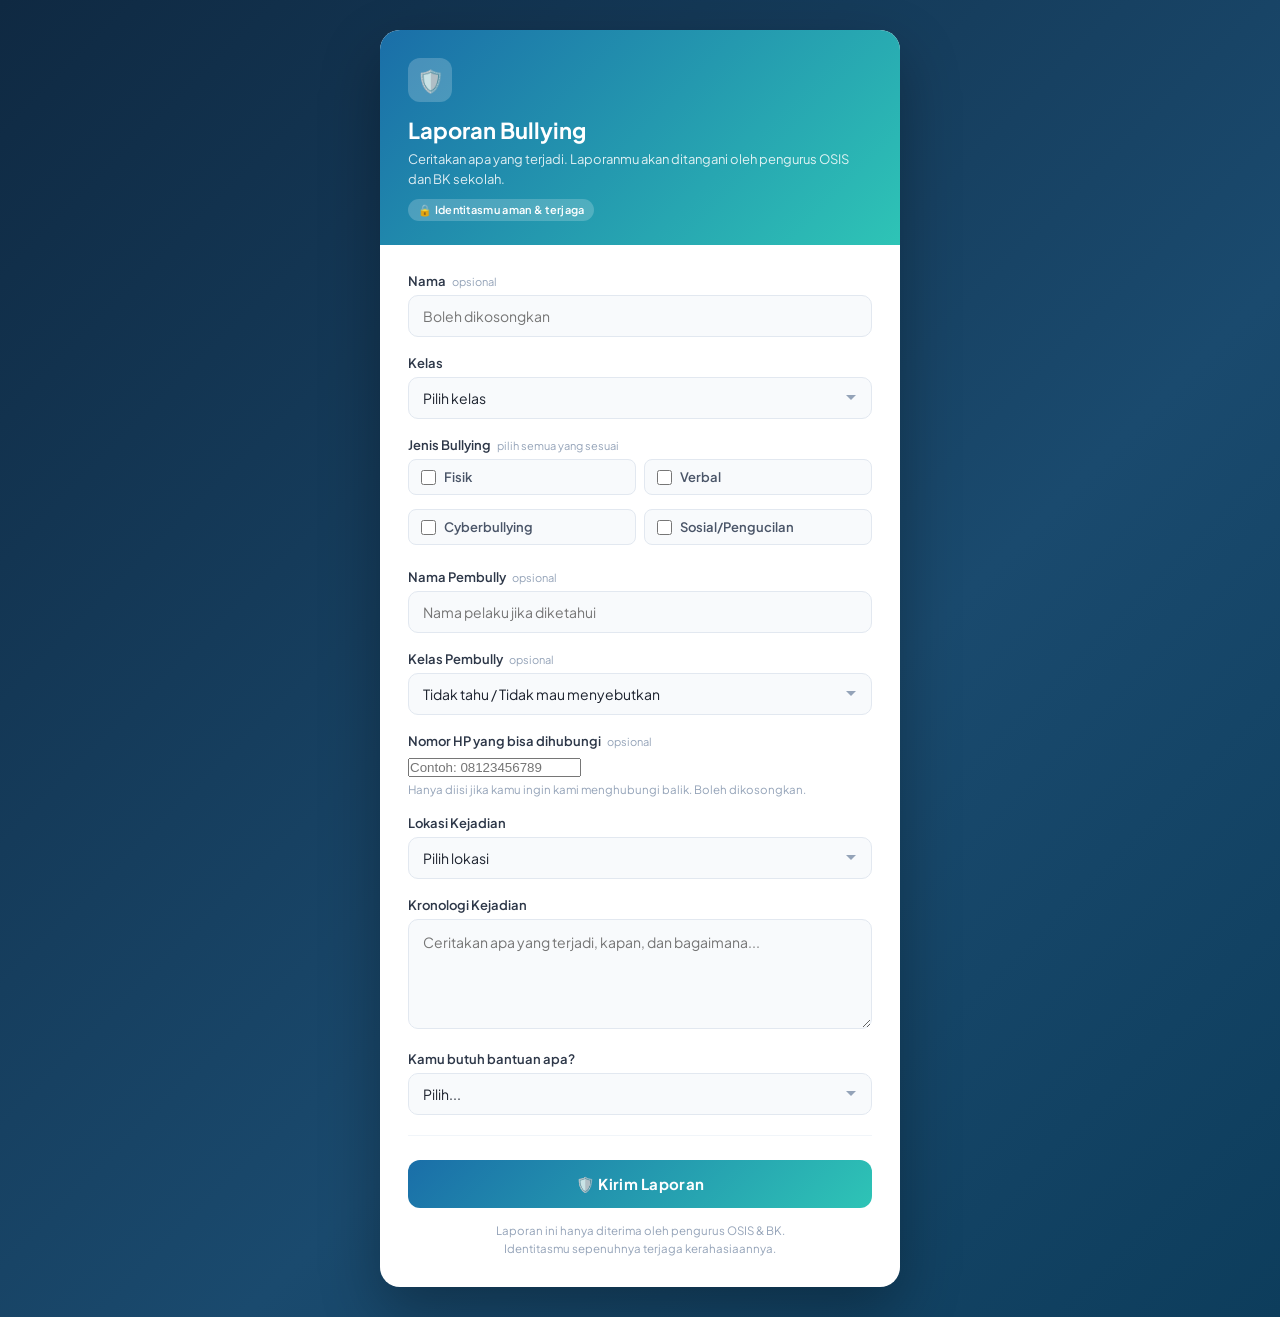
==== index.html @ 60d871b6 "Refactor bullying report form layout and styles Updated the HTML structure and styles for the bullyi" ====
<!DOCTYPE html>
<html lang="id">
<head>
<meta charset="UTF-8">
<meta name="viewport" content="width=device-width, initial-scale=1.0">
<title>Laporan Bullying</title>
<style>
  @import url('https://fonts.googleapis.com/css2?family=Plus+Jakarta+Sans:wght@400;500;600;700&display=swap');

  * { box-sizing: border-box; margin: 0; padding: 0; }

  body {
    font-family: 'Plus Jakarta Sans', Arial, sans-serif;
    background: linear-gradient(135deg, #0f2942 0%, #1a4a6e 60%, #0d3d5c 100%);
    min-height: 100vh;
    padding: 30px 16px;
    display: flex;
    align-items: center;
    justify-content: center;
  }

  .card {
    background: #ffffff;
    max-width: 520px;
    width: 100%;
    border-radius: 20px;
    overflow: hidden;
    box-shadow: 0 24px 60px rgba(0,0,0,0.3);
  }

  .card-header {
    background: linear-gradient(135deg, #1a6ea8, #2ec4b6);
    padding: 28px 28px 24px;
    color: white;
  }

  .shield-icon {
    width: 44px;
    height: 44px;
    background: rgba(255,255,255,0.2);
    border-radius: 12px;
    display: flex;
    align-items: center;
    justify-content: center;
    font-size: 22px;
    margin-bottom: 14px;
  }

  .card-header h1 {
    font-size: 22px;
    font-weight: 700;
    margin-bottom: 6px;
  }

  .card-header p {
    font-size: 13px;
    opacity: 0.85;
    line-height: 1.5;
  }

  .anon-badge {
    display: inline-flex;
    align-items: center;
    gap: 5px;
    background: rgba(255,255,255,0.2);
    border-radius: 20px;
    padding: 4px 10px;
    font-size: 11px;
    font-weight: 600;
    margin-top: 10px;
    letter-spacing: 0.3px;
  }

  .card-body {
    padding: 28px;
  }

  .field {
    margin-bottom: 18px;
  }

  label {
    display: block;
    font-size: 13px;
    font-weight: 600;
    color: #2d3748;
    margin-bottom: 6px;
  }

  .optional {
    font-weight: 400;
    color: #94a3b8;
    font-size: 11px;
    margin-left: 4px;
  }

  input[type="text"],
  select,
  textarea {
    width: 100%;
    padding: 11px 14px;
    border: 1.5px solid #e2e8f0;
    border-radius: 10px;
    font-size: 14px;
    font-family: inherit;
    color: #1a202c;
    background: #f8fafc;
    transition: border-color 0.2s, box-shadow 0.2s;
    outline: none;
    appearance: none;
  }

  input[type="text"]:focus,
  select:focus,
  textarea:focus {
    border-color: #1a6ea8;
    box-shadow: 0 0 0 3px rgba(26,110,168,0.1);
    background: #fff;
  }

  textarea {
    resize: vertical;
    min-height: 110px;
    line-height: 1.6;
  }

  select {
    background-image: url("data:image/svg+xml,%3Csvg xmlns='http://www.w3.org/2000/svg' width='12' height='12' viewBox='0 0 12 12'%3E%3Cpath fill='%2394a3b8' d='M6 8L1 3h10z'/%3E%3C/svg%3E");
    background-repeat: no-repeat;
    background-position: right 14px center;
    padding-right: 36px;
  }

  .checkbox-group {
    display: grid;
    grid-template-columns: 1fr 1fr;
    gap: 8px;
  }

  .checkbox-item {
    display: flex;
    align-items: center;
    gap: 8px;
    padding: 9px 12px;
    border: 1.5px solid #e2e8f0;
    border-radius: 8px;
    cursor: pointer;
    font-size: 13px;
    color: #4a5568;
    transition: all 0.15s;
    background: #f8fafc;
  }

  .checkbox-item:hover {
    border-color: #1a6ea8;
    background: #f0f7ff;
  }

  .checkbox-item input[type="checkbox"] {
    width: 15px;
    height: 15px;
    accent-color: #1a6ea8;
    flex-shrink: 0;
  }

  .divider {
    height: 1px;
    background: #f1f5f9;
    margin: 20px 0;
  }

  .btn-submit {
    width: 100%;
    padding: 14px;
    background: linear-gradient(135deg, #1a6ea8, #2ec4b6);
    color: white;
    border: none;
    border-radius: 12px;
    font-size: 15px;
    font-weight: 700;
    font-family: inherit;
    cursor: pointer;
    transition: opacity 0.2s, transform 0.1s;
    letter-spacing: 0.3px;
    margin-top: 4px;
  }

  .btn-submit:hover { opacity: 0.92; }
  .btn-submit:active { transform: scale(0.99); }

  .footer-note {
    text-align: center;
    font-size: 11.5px;
    color: #94a3b8;
    margin-top: 14px;
    line-height: 1.6;
  }

  .success-msg {
    display: none;
    background: #ecfdf5;
    border: 1.5px solid #6ee7b7;
    border-radius: 10px;
    padding: 14px 16px;
    color: #065f46;
    font-size: 13.5px;
    text-align: center;
    margin-top: 16px;
  }
</style>
</head>
<body>

<div class="card">
  <div class="card-header">
    <div class="shield-icon">🛡️</div>
    <h1>Laporan Bullying</h1>
    <p>Ceritakan apa yang terjadi. Laporanmu akan ditangani oleh pengurus OSIS dan BK sekolah.</p>
    <div class="anon-badge">🔒 Identitasmu aman & terjaga</div>
  </div>

  <div class="card-body">
    <!-- GANTI YOUR_FORM_ID dengan ID dari Formspree kamu -->
    <form id="reportForm" action="https://formspree.io/f/YOUR_FORM_ID" method="POST">

      <div class="field">
        <label>Nama <span class="optional">opsional</span></label>
        <input type="text" name="nama" placeholder="Boleh dikosongkan">
      </div>

      <div class="field">
        <label>Kelas</label>
        <select name="kelas" required>
          <option value="" disabled selected>Pilih kelas</option>
          <option>10</option>
          <option>11</option>
          <option>12</option>
        </select>
      </div>

      <div class="field">
        <label>Jenis Bullying <span class="optional">pilih semua yang sesuai</span></label>
        <div class="checkbox-group">
          <label class="checkbox-item"><input type="checkbox" name="jenis" value="Fisik"> Fisik</label>
          <label class="checkbox-item"><input type="checkbox" name="jenis" value="Verbal"> Verbal</label>
          <label class="checkbox-item"><input type="checkbox" name="jenis" value="Cyberbullying"> Cyberbullying</label>
          <label class="checkbox-item"><input type="checkbox" name="jenis" value="Sosial"> Sosial/Pengucilan</label>
        </div>
      </div>

      <div class="field">
        <label>Nama Pembully <span class="optional">opsional</span></label>
        <input type="text" name="pembully" placeholder="Nama pelaku jika diketahui">
      </div>

      <div class="field">
        <label>Kelas Pembully <span class="optional">opsional</span></label>
        <select name="kelas_pembully">
          <option value="" selected>Tidak tahu / Tidak mau menyebutkan</option>
          <option>10</option>
          <option>11</option>
          <option>12</option>
        </select>
      </div>

      <div class="field">
        <label>Nomor HP yang bisa dihubungi <span class="optional">opsional</span></label>
        <input type="tel" name="nomor_hp" placeholder="Contoh: 08123456789">
        <p style="font-size:11.5px;color:#94a3b8;margin-top:5px;">Hanya diisi jika kamu ingin kami menghubungi balik. Boleh dikosongkan.</p>
      </div>

      <div class="field">
        <label>Lokasi Kejadian</label>
        <select name="lokasi" required>
          <option value="" disabled selected>Pilih lokasi</option>
          <option>Di dalam kelas</option>
          <option>Kantin</option>
          <option>Toilet</option>
          <option>Lapangan</option>
          <option>Online / Media Sosial</option>
          <option>Lainnya</option>
        </select>
      </div>

      <div class="field">
        <label>Kronologi Kejadian</label>
        <textarea name="kronologi" placeholder="Ceritakan apa yang terjadi, kapan, dan bagaimana..." required></textarea>
      </div>

      <div class="field">
        <label>Kamu butuh bantuan apa?</label>
        <select name="bantuan" required>
          <option value="" disabled selected>Pilih...</option>
          <option>Hanya ingin bercerita</option>
          <option>Minta ditindaklanjuti ke guru BK</option>
          <option>Butuh konseling</option>
          <option>Minta perlindungan segera</option>
        </select>
      </div>

      <div class="divider"></div>

      <button type="submit" class="btn-submit">🛡️ Kirim Laporan</button>

      <div class="success-msg" id="successMsg">
        ✅ Laporan berhasil dikirim! Kami akan segera menindaklanjuti. Kamu tidak sendirian. 💙
      </div>

      <p class="footer-note">
        Laporan ini hanya diterima oleh pengurus OSIS & BK.<br>
        Identitasmu sepenuhnya terjaga kerahasiaannya.
      </p>
    </form>
  </div>
</div>

<script>
  const form = document.getElementById('reportForm');
  const successMsg = document.getElementById('successMsg');

  form.addEventListener('submit', async function(e) {
    e.preventDefault();
    const btn = form.querySelector('button[type="submit"]');
    btn.textContent = 'Mengirim...';
    btn.disabled = true;

    try {
      const res = await fetch(form.action, {
        method: 'POST',
        body: new FormData(form),
        headers: { 'Accept': 'application/json' }
      });

      if (res.ok) {
        form.reset();
        successMsg.style.display = 'block';
        btn.textContent = '✅ Terkirim!';
      } else {
        btn.textContent = '❌ Gagal, coba lagi';
        btn.disabled = false;
      }
    } catch {
      btn.textContent = '❌ Gagal, coba lagi';
      btn.disabled = false;
    }
  });
</script>

</body>
</html>
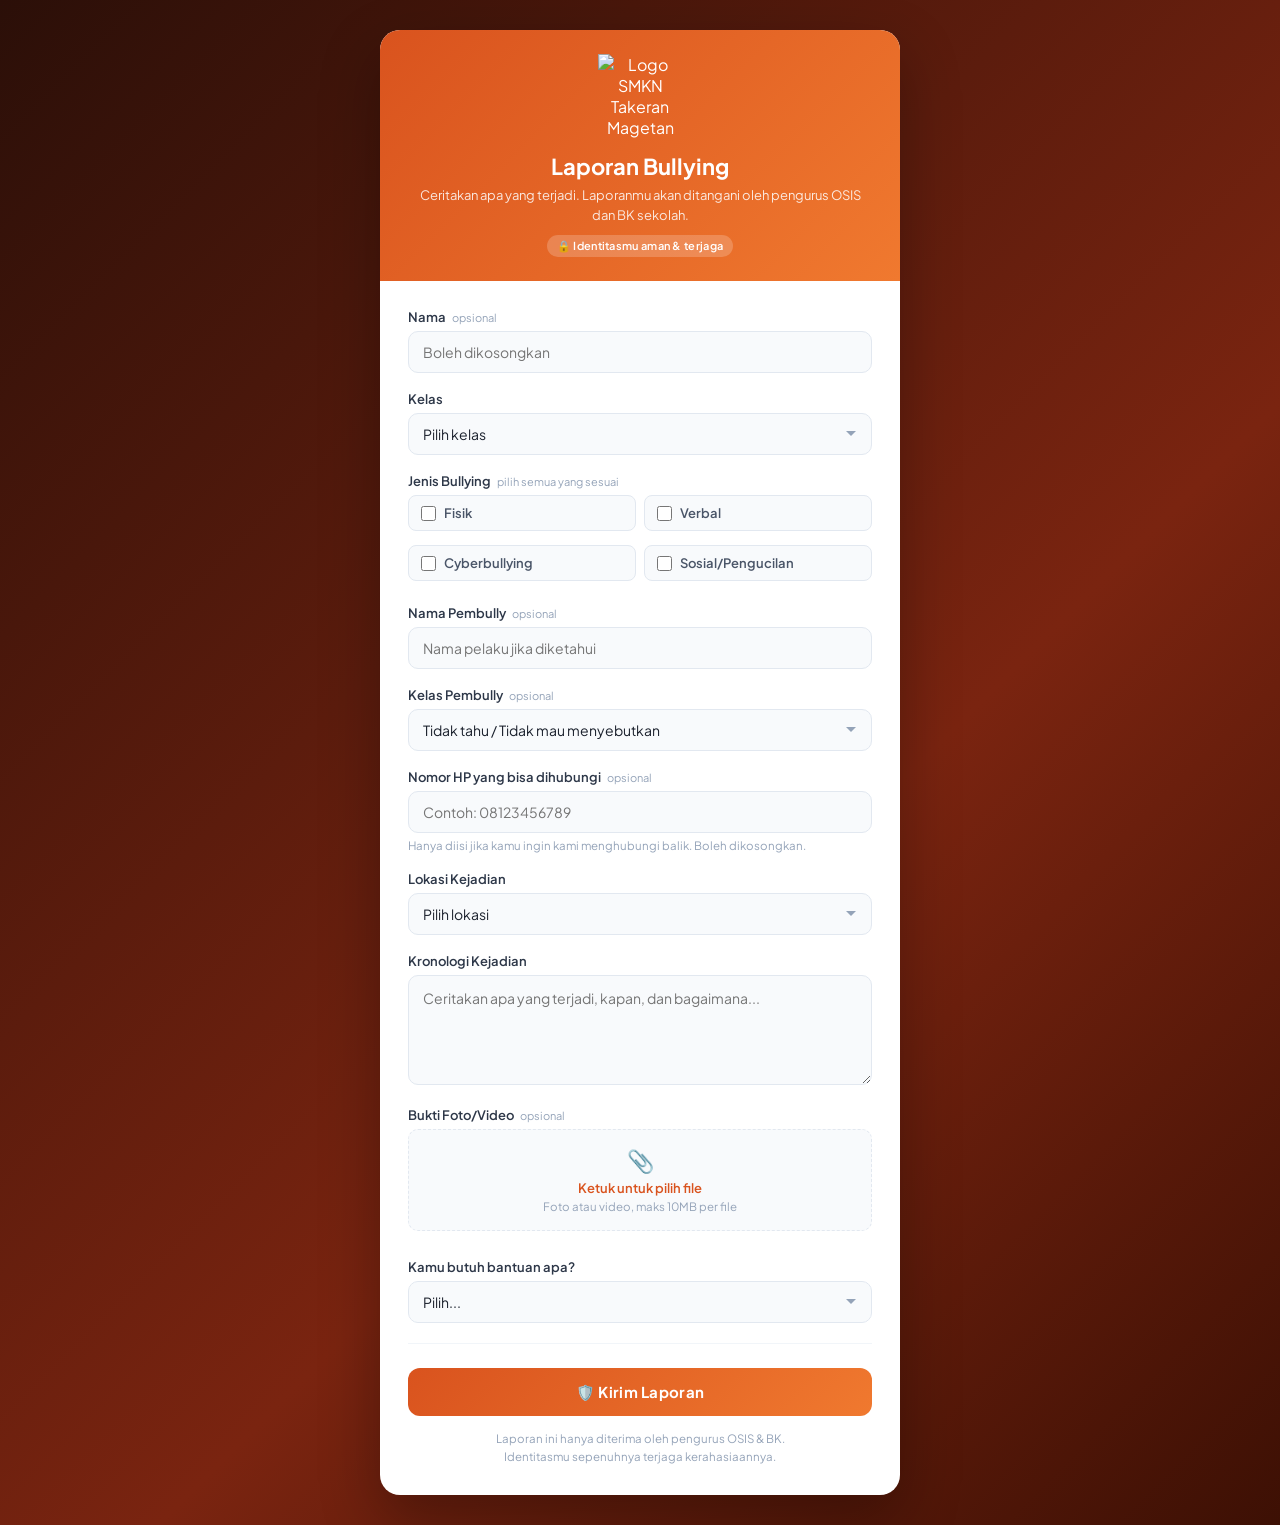
==== commit 0a2d59cd: "Revamp styles and add file upload functionality Updated background colors and styles for various ele" ====
--- a/index.html
+++ b/index.html
@@ -11,7 +11,7 @@
 
   body {
     font-family: 'Plus Jakarta Sans', Arial, sans-serif;
-    background: linear-gradient(135deg, #0f2942 0%, #1a4a6e 60%, #0d3d5c 100%);
+    background: linear-gradient(135deg, #2b0f08 0%, #7a2410 60%, #3d1004 100%);
     min-height: 100vh;
     padding: 30px 16px;
     display: flex;
@@ -29,9 +29,17 @@
   }
 
   .card-header {
-    background: linear-gradient(135deg, #1a6ea8, #2ec4b6);
-    padding: 28px 28px 24px;
+    background: linear-gradient(135deg, #d9531e, #f0792f);
+    padding: 24px 28px 24px;
     color: white;
+    text-align: center;
+  }
+
+  .logo-img {
+    width: 84px;
+    height: auto;
+    display: block;
+    margin: 0 auto 14px;
   }
 
   .shield-icon {
@@ -43,7 +51,7 @@
     align-items: center;
     justify-content: center;
     font-size: 22px;
-    margin-bottom: 14px;
+    margin: 0 auto 14px;
   }
 
   .card-header h1 {
@@ -95,6 +103,7 @@
   }
 
   input[type="text"],
+  input[type="tel"],
   select,
   textarea {
     width: 100%;
@@ -111,10 +120,11 @@
   }
 
   input[type="text"]:focus,
+  input[type="tel"]:focus,
   select:focus,
   textarea:focus {
-    border-color: #1a6ea8;
-    box-shadow: 0 0 0 3px rgba(26,110,168,0.1);
+    border-color: #d9531e;
+    box-shadow: 0 0 0 3px rgba(217,83,30,0.12);
     background: #fff;
   }
 
@@ -152,14 +162,14 @@
   }
 
   .checkbox-item:hover {
-    border-color: #1a6ea8;
-    background: #f0f7ff;
+    border-color: #d9531e;
+    background: #fff4ee;
   }
 
   .checkbox-item input[type="checkbox"] {
     width: 15px;
     height: 15px;
-    accent-color: #1a6ea8;
+    accent-color: #d9531e;
     flex-shrink: 0;
   }
 
@@ -172,7 +182,7 @@
   .btn-submit {
     width: 100%;
     padding: 14px;
-    background: linear-gradient(135deg, #1a6ea8, #2ec4b6);
+    background: linear-gradient(135deg, #d9531e, #f0792f);
     color: white;
     border: none;
     border-radius: 12px;
@@ -187,6 +197,7 @@
 
   .btn-submit:hover { opacity: 0.92; }
   .btn-submit:active { transform: scale(0.99); }
+  .btn-submit:disabled { cursor: not-allowed; opacity: 0.7; }
 
   .footer-note {
     text-align: center;
@@ -196,32 +207,139 @@
     line-height: 1.6;
   }
 
+  .help-text {
+    font-size: 11.5px;
+    color: #94a3b8;
+    margin-top: 5px;
+  }
+
+  .file-upload {
+    border: 1.5px dashed #e2e8f0;
+    border-radius: 10px;
+    background: #f8fafc;
+    padding: 16px;
+    text-align: center;
+    cursor: pointer;
+    transition: border-color 0.2s, background 0.2s;
+    position: relative;
+  }
+
+  .file-upload:hover {
+    border-color: #d9531e;
+    background: #fff4ee;
+  }
+
+  .file-upload input[type="file"] {
+    position: absolute;
+    inset: 0;
+    opacity: 0;
+    cursor: pointer;
+  }
+
+  .file-upload .file-icon {
+    font-size: 22px;
+    margin-bottom: 6px;
+  }
+
+  .file-upload .file-label {
+    font-size: 13px;
+    font-weight: 600;
+    color: #d9531e;
+  }
+
+  .file-upload .file-sub {
+    font-size: 11.5px;
+    color: #94a3b8;
+    margin-top: 3px;
+  }
+
+  .file-list {
+    margin-top: 10px;
+    display: flex;
+    flex-direction: column;
+    gap: 6px;
+  }
+
+  .file-list-item {
+    display: flex;
+    align-items: center;
+    justify-content: space-between;
+    background: #fff4ee;
+    border: 1px solid #fbd9c4;
+    border-radius: 8px;
+    padding: 7px 10px;
+    font-size: 12.5px;
+    color: #7a2410;
+  }
+
+  .file-list-item .remove-file {
+    cursor: pointer;
+    color: #b83c1d;
+    font-weight: 700;
+    padding: 0 4px;
+  }
+
   .success-msg {
     display: none;
-    background: #ecfdf5;
-    border: 1.5px solid #6ee7b7;
+    border-radius: 16px;
+    overflow: hidden;
+    margin-top: 16px;
+    text-align: center;
+  }
+
+  .success-top {
+    background: linear-gradient(135deg, #d9531e, #f0792f);
+    padding: 24px 20px;
+    color: white;
+  }
+
+  .big-emoji { font-size: 40px; margin-bottom: 10px; }
+
+  .success-top h2 {
+    font-size: 18px;
+    font-weight: 700;
+    margin-bottom: 6px;
+  }
+
+  .success-top p {
+    font-size: 13px;
+    opacity: 0.9;
+    line-height: 1.6;
+  }
+
+  .success-messages {
+    background: #f8fafc;
+    padding: 16px;
+    display: flex;
+    flex-direction: column;
+    gap: 10px;
+  }
+
+  .msg-bubble {
+    background: white;
+    border-left: 3px solid #f0792f;
     border-radius: 10px;
-    padding: 14px 16px;
-    color: #065f46;
-    font-size: 13.5px;
-    text-align: center;
-    margin-top: 16px;
+    padding: 12px 14px;
+    font-size: 13px;
+    color: #2d3748;
+    line-height: 1.6;
+    text-align: left;
+    box-shadow: 0 1px 4px rgba(0,0,0,0.06);
   }
 </style>
 </head>
 <body>
-
 <div class="card">
   <div class="card-header">
-    <div class="shield-icon">🛡️</div>
+    <img src="logo.png" alt="Logo SMKN Takeran Magetan" class="logo-img">
     <h1>Laporan Bullying</h1>
     <p>Ceritakan apa yang terjadi. Laporanmu akan ditangani oleh pengurus OSIS dan BK sekolah.</p>
-    <div class="anon-badge">🔒 Identitasmu aman & terjaga</div>
+    <div class="anon-badge">🔒 Identitasmu aman &amp; terjaga</div>
   </div>
 
   <div class="card-body">
-    <!-- GANTI YOUR_FORM_ID dengan ID dari Formspree kamu -->
-    <form id="reportForm" action="https://formspree.io/f/YOUR_FORM_ID" method="POST">
+    <!-- GANTI form ID Formspree kamu kalau perlu -->
+    <form id="reportForm" action="https://formspree.io/f/xaqgoyzz" method="POST">
 
       <div class="field">
         <label>Nama <span class="optional">opsional</span></label>
@@ -266,7 +384,7 @@
       <div class="field">
         <label>Nomor HP yang bisa dihubungi <span class="optional">opsional</span></label>
         <input type="tel" name="nomor_hp" placeholder="Contoh: 08123456789">
-        <p style="font-size:11.5px;color:#94a3b8;margin-top:5px;">Hanya diisi jika kamu ingin kami menghubungi balik. Boleh dikosongkan.</p>
+        <p class="help-text">Hanya diisi jika kamu ingin kami menghubungi balik. Boleh dikosongkan.</p>
       </div>
 
       <div class="field">
@@ -288,6 +406,17 @@
       </div>
 
       <div class="field">
+        <label>Bukti Foto/Video <span class="optional">opsional</span></label>
+        <div class="file-upload" id="fileUploadBox">
+          <input type="file" name="bukti" id="buktiInput" accept="image/*,video/*" multiple>
+          <div class="file-icon">📎</div>
+          <div class="file-label">Ketuk untuk pilih file</div>
+          <div class="file-sub">Foto atau video, maks 10MB per file</div>
+        </div>
+        <div class="file-list" id="fileList"></div>
+      </div>
+
+      <div class="field">
         <label>Kamu butuh bantuan apa?</label>
         <select name="bantuan" required>
           <option value="" disabled selected>Pilih...</option>
@@ -302,25 +431,83 @@
 
       <button type="submit" class="btn-submit">🛡️ Kirim Laporan</button>
 
-      <div class="success-msg" id="successMsg">
-        ✅ Laporan berhasil dikirim! Kami akan segera menindaklanjuti. Kamu tidak sendirian. 💙
-      </div>
-
       <p class="footer-note">
-        Laporan ini hanya diterima oleh pengurus OSIS & BK.<br>
+        Laporan ini hanya diterima oleh pengurus OSIS &amp; BK.<br>
         Identitasmu sepenuhnya terjaga kerahasiaannya.
       </p>
     </form>
+
+    <!-- Pesan sukses ditaruh di LUAR form, supaya tidak ikut tersembunyi saat form di-hide -->
+    <div class="success-msg" id="successMsg">
+      <div class="success-top">
+        <div class="big-emoji">💙</div>
+        <h2>Laporan Berhasil Dikirim</h2>
+        <p>Butuh keberanian besar untuk melangkah seperti ini.<br>Kamu sudah melakukan hal yang benar.</p>
+      </div>
+      <div class="success-messages">
+        <div class="msg-bubble"><span class="emoji">🤝</span> <strong>Kamu tidak sendirian.</strong> Kami ada di sini dan siap membantumu melewati ini.</div>
+        <div class="msg-bubble"><span class="emoji">🛡️</span> <strong>Laporanmu aman.</strong> Identitasmu terjaga sepenuhnya dan hanya diketahui oleh OSIS & BK.</div>
+        <div class="msg-bubble"><span class="emoji">⏳</span> <strong>Kami akan segera menindaklanjuti</strong> laporanmu secepat mungkin.</div>
+        <div class="msg-bubble"><span class="emoji">💪</span> Ingat — yang terjadi padamu <strong>bukan salahmu.</strong> Kamu lebih kuat dari yang kamu kira.</div>
+        <div class="msg-bubble"><span class="emoji">🌱</span> Satu langkah kecil hari ini bisa mengubah segalanya. <strong>Terima kasih sudah berani bersuara.</strong></div>
+      </div>
+    </div>
   </div>
 </div>
 
 <script>
+  const buktiInput = document.getElementById('buktiInput');
+  const fileList = document.getElementById('fileList');
+  const MAX_SIZE = 10 * 1024 * 1024; // 10MB
+
+  function renderFileList() {
+    fileList.innerHTML = '';
+    const files = Array.from(buktiInput.files);
+
+    files.forEach((file, index) => {
+      const item = document.createElement('div');
+      item.className = 'file-list-item';
+
+      const sizeOk = file.size <= MAX_SIZE;
+      const sizeText = (file.size / (1024 * 1024)).toFixed(1) + ' MB';
+
+      item.innerHTML = `
+        <span>${sizeOk ? '📄' : '⚠️'} ${file.name} <span style="color:${sizeOk ? '#94a3b8' : '#b83c1d'}">(${sizeText}${sizeOk ? '' : ' — terlalu besar'})</span></span>
+        <span class="remove-file" data-index="${index}">✕</span>
+      `;
+      fileList.appendChild(item);
+    });
+
+    fileList.querySelectorAll('.remove-file').forEach(btn => {
+      btn.addEventListener('click', (e) => {
+        e.preventDefault();
+        const idx = parseInt(btn.dataset.index, 10);
+        const dt = new DataTransfer();
+        Array.from(buktiInput.files).forEach((f, i) => {
+          if (i !== idx) dt.items.add(f);
+        });
+        buktiInput.files = dt.files;
+        renderFileList();
+      });
+    });
+  }
+
+  buktiInput.addEventListener('change', renderFileList);
+
   const form = document.getElementById('reportForm');
   const successMsg = document.getElementById('successMsg');
 
-  form.addEventListener('submit', async function(e) {
+  form.addEventListener('submit', async function (e) {
     e.preventDefault();
+
+    const oversized = Array.from(buktiInput.files).some(f => f.size > MAX_SIZE);
+    if (oversized) {
+      alert('Ada file yang lebih dari 10MB. Hapus atau ganti file tersebut sebelum mengirim.');
+      return;
+    }
+
     const btn = form.querySelector('button[type="submit"]');
+    const originalBtnText = btn.textContent;
     btn.textContent = 'Mengirim...';
     btn.disabled = true;
 
@@ -332,19 +519,19 @@
       });
 
       if (res.ok) {
-        form.reset();
+        form.style.display = 'none';
         successMsg.style.display = 'block';
-        btn.textContent = '✅ Terkirim!';
       } else {
         btn.textContent = '❌ Gagal, coba lagi';
         btn.disabled = false;
+        setTimeout(() => { btn.textContent = originalBtnText; }, 2500);
       }
     } catch {
       btn.textContent = '❌ Gagal, coba lagi';
       btn.disabled = false;
+      setTimeout(() => { btn.textContent = originalBtnText; }, 2500);
     }
   });
 </script>
-
 </body>
 </html>
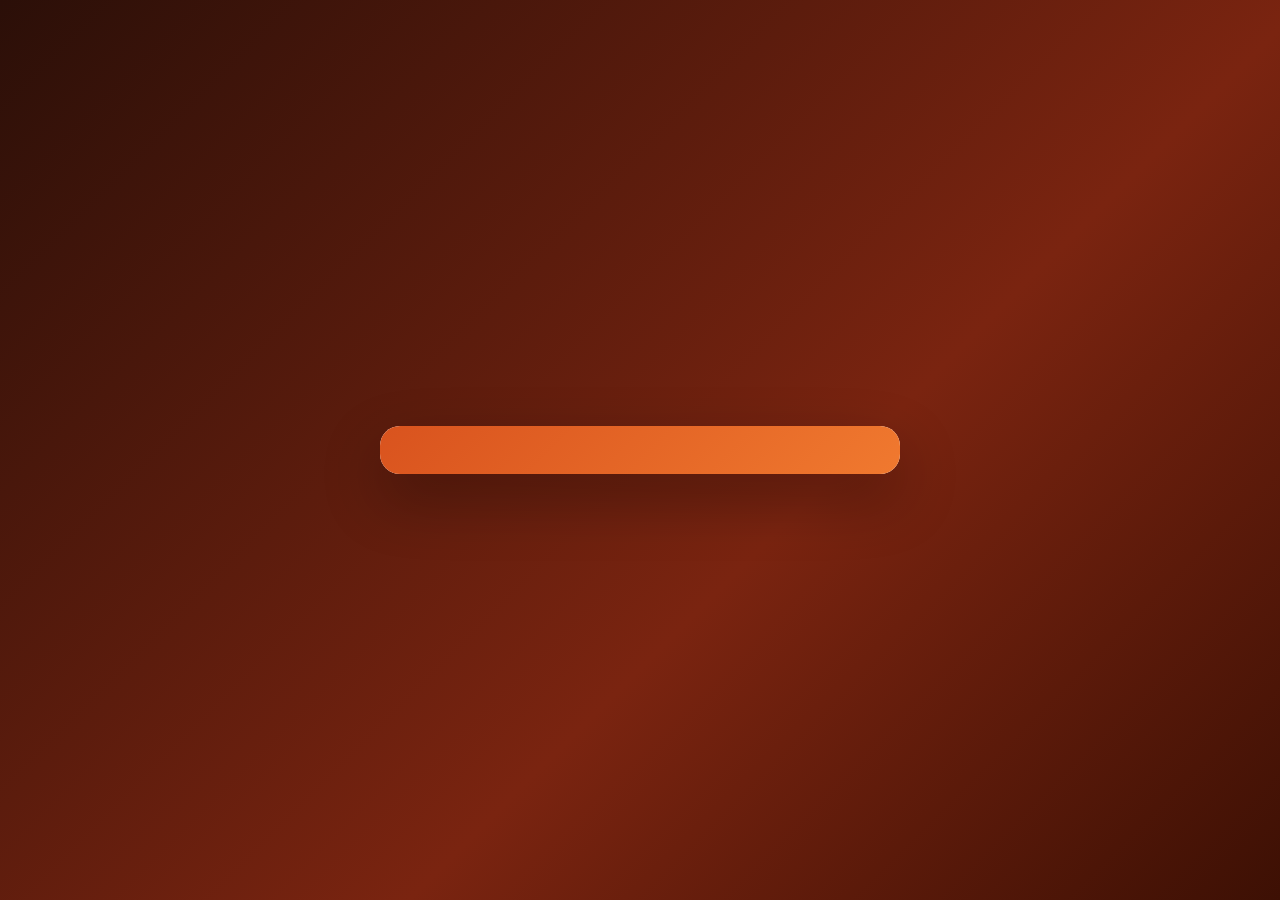
==== commit 3bcbd2fc: "Replace logo image with base64 encoded image" ====
--- a/index.html
+++ b/index.html
@@ -331,207 +331,4 @@
 <body>
 <div class="card">
   <div class="card-header">
-    <img src="logo.png" alt="Logo SMKN Takeran Magetan" class="logo-img">
-    <h1>Laporan Bullying</h1>
-    <p>Ceritakan apa yang terjadi. Laporanmu akan ditangani oleh pengurus OSIS dan BK sekolah.</p>
-    <div class="anon-badge">🔒 Identitasmu aman &amp; terjaga</div>
-  </div>
-
-  <div class="card-body">
-    <!-- GANTI form ID Formspree kamu kalau perlu -->
-    <form id="reportForm" action="https://formspree.io/f/xaqgoyzz" method="POST">
-
-      <div class="field">
-        <label>Nama <span class="optional">opsional</span></label>
-        <input type="text" name="nama" placeholder="Boleh dikosongkan">
-      </div>
-
-      <div class="field">
-        <label>Kelas</label>
-        <select name="kelas" required>
-          <option value="" disabled selected>Pilih kelas</option>
-          <option>10</option>
-          <option>11</option>
-          <option>12</option>
-        </select>
-      </div>
-
-      <div class="field">
-        <label>Jenis Bullying <span class="optional">pilih semua yang sesuai</span></label>
-        <div class="checkbox-group">
-          <label class="checkbox-item"><input type="checkbox" name="jenis" value="Fisik"> Fisik</label>
-          <label class="checkbox-item"><input type="checkbox" name="jenis" value="Verbal"> Verbal</label>
-          <label class="checkbox-item"><input type="checkbox" name="jenis" value="Cyberbullying"> Cyberbullying</label>
-          <label class="checkbox-item"><input type="checkbox" name="jenis" value="Sosial"> Sosial/Pengucilan</label>
-        </div>
-      </div>
-
-      <div class="field">
-        <label>Nama Pembully <span class="optional">opsional</span></label>
-        <input type="text" name="pembully" placeholder="Nama pelaku jika diketahui">
-      </div>
-
-      <div class="field">
-        <label>Kelas Pembully <span class="optional">opsional</span></label>
-        <select name="kelas_pembully">
-          <option value="" selected>Tidak tahu / Tidak mau menyebutkan</option>
-          <option>10</option>
-          <option>11</option>
-          <option>12</option>
-        </select>
-      </div>
-
-      <div class="field">
-        <label>Nomor HP yang bisa dihubungi <span class="optional">opsional</span></label>
-        <input type="tel" name="nomor_hp" placeholder="Contoh: 08123456789">
-        <p class="help-text">Hanya diisi jika kamu ingin kami menghubungi balik. Boleh dikosongkan.</p>
-      </div>
-
-      <div class="field">
-        <label>Lokasi Kejadian</label>
-        <select name="lokasi" required>
-          <option value="" disabled selected>Pilih lokasi</option>
-          <option>Di dalam kelas</option>
-          <option>Kantin</option>
-          <option>Toilet</option>
-          <option>Lapangan</option>
-          <option>Online / Media Sosial</option>
-          <option>Lainnya</option>
-        </select>
-      </div>
-
-      <div class="field">
-        <label>Kronologi Kejadian</label>
-        <textarea name="kronologi" placeholder="Ceritakan apa yang terjadi, kapan, dan bagaimana..." required></textarea>
-      </div>
-
-      <div class="field">
-        <label>Bukti Foto/Video <span class="optional">opsional</span></label>
-        <div class="file-upload" id="fileUploadBox">
-          <input type="file" name="bukti" id="buktiInput" accept="image/*,video/*" multiple>
-          <div class="file-icon">📎</div>
-          <div class="file-label">Ketuk untuk pilih file</div>
-          <div class="file-sub">Foto atau video, maks 10MB per file</div>
-        </div>
-        <div class="file-list" id="fileList"></div>
-      </div>
-
-      <div class="field">
-        <label>Kamu butuh bantuan apa?</label>
-        <select name="bantuan" required>
-          <option value="" disabled selected>Pilih...</option>
-          <option>Hanya ingin bercerita</option>
-          <option>Minta ditindaklanjuti ke guru BK</option>
-          <option>Butuh konseling</option>
-          <option>Minta perlindungan segera</option>
-        </select>
-      </div>
-
-      <div class="divider"></div>
-
-      <button type="submit" class="btn-submit">🛡️ Kirim Laporan</button>
-
-      <p class="footer-note">
-        Laporan ini hanya diterima oleh pengurus OSIS &amp; BK.<br>
-        Identitasmu sepenuhnya terjaga kerahasiaannya.
-      </p>
-    </form>
-
-    <!-- Pesan sukses ditaruh di LUAR form, supaya tidak ikut tersembunyi saat form di-hide -->
-    <div class="success-msg" id="successMsg">
-      <div class="success-top">
-        <div class="big-emoji">💙</div>
-        <h2>Laporan Berhasil Dikirim</h2>
-        <p>Butuh keberanian besar untuk melangkah seperti ini.<br>Kamu sudah melakukan hal yang benar.</p>
-      </div>
-      <div class="success-messages">
-        <div class="msg-bubble"><span class="emoji">🤝</span> <strong>Kamu tidak sendirian.</strong> Kami ada di sini dan siap membantumu melewati ini.</div>
-        <div class="msg-bubble"><span class="emoji">🛡️</span> <strong>Laporanmu aman.</strong> Identitasmu terjaga sepenuhnya dan hanya diketahui oleh OSIS & BK.</div>
-        <div class="msg-bubble"><span class="emoji">⏳</span> <strong>Kami akan segera menindaklanjuti</strong> laporanmu secepat mungkin.</div>
-        <div class="msg-bubble"><span class="emoji">💪</span> Ingat — yang terjadi padamu <strong>bukan salahmu.</strong> Kamu lebih kuat dari yang kamu kira.</div>
-        <div class="msg-bubble"><span class="emoji">🌱</span> Satu langkah kecil hari ini bisa mengubah segalanya. <strong>Terima kasih sudah berani bersuara.</strong></div>
-      </div>
-    </div>
-  </div>
-</div>
-
-<script>
-  const buktiInput = document.getElementById('buktiInput');
-  const fileList = document.getElementById('fileList');
-  const MAX_SIZE = 10 * 1024 * 1024; // 10MB
-
-  function renderFileList() {
-    fileList.innerHTML = '';
-    const files = Array.from(buktiInput.files);
-
-    files.forEach((file, index) => {
-      const item = document.createElement('div');
-      item.className = 'file-list-item';
-
-      const sizeOk = file.size <= MAX_SIZE;
-      const sizeText = (file.size / (1024 * 1024)).toFixed(1) + ' MB';
-
-      item.innerHTML = `
-        <span>${sizeOk ? '📄' : '⚠️'} ${file.name} <span style="color:${sizeOk ? '#94a3b8' : '#b83c1d'}">(${sizeText}${sizeOk ? '' : ' — terlalu besar'})</span></span>
-        <span class="remove-file" data-index="${index}">✕</span>
-      `;
-      fileList.appendChild(item);
-    });
-
-    fileList.querySelectorAll('.remove-file').forEach(btn => {
-      btn.addEventListener('click', (e) => {
-        e.preventDefault();
-        const idx = parseInt(btn.dataset.index, 10);
-        const dt = new DataTransfer();
-        Array.from(buktiInput.files).forEach((f, i) => {
-          if (i !== idx) dt.items.add(f);
-        });
-        buktiInput.files = dt.files;
-        renderFileList();
-      });
-    });
-  }
-
-  buktiInput.addEventListener('change', renderFileList);
-
-  const form = document.getElementById('reportForm');
-  const successMsg = document.getElementById('successMsg');
-
-  form.addEventListener('submit', async function (e) {
-    e.preventDefault();
-
-    const oversized = Array.from(buktiInput.files).some(f => f.size > MAX_SIZE);
-    if (oversized) {
-      alert('Ada file yang lebih dari 10MB. Hapus atau ganti file tersebut sebelum mengirim.');
-      return;
-    }
-
-    const btn = form.querySelector('button[type="submit"]');
-    const originalBtnText = btn.textContent;
-    btn.textContent = 'Mengirim...';
-    btn.disabled = true;
-
-    try {
-      const res = await fetch(form.action, {
-        method: 'POST',
-        body: new FormData(form),
-        headers: { 'Accept': 'application/json' }
-      });
-
-      if (res.ok) {
-        form.style.display = 'none';
-        successMsg.style.display = 'block';
-      } else {
-        btn.textContent = '❌ Gagal, coba lagi';
-        btn.disabled = false;
-        setTimeout(() => { btn.textContent = originalBtnText; }, 2500);
-      }
-    } catch {
-      btn.textContent = '❌ Gagal, coba lagi';
-      btn.disabled = false;
-      setTimeout(() => { btn.textContent = originalBtnText; }, 2500);
-    }
-  });
-</script>
-</body>
-</html>
+    <img src="[data-uri]
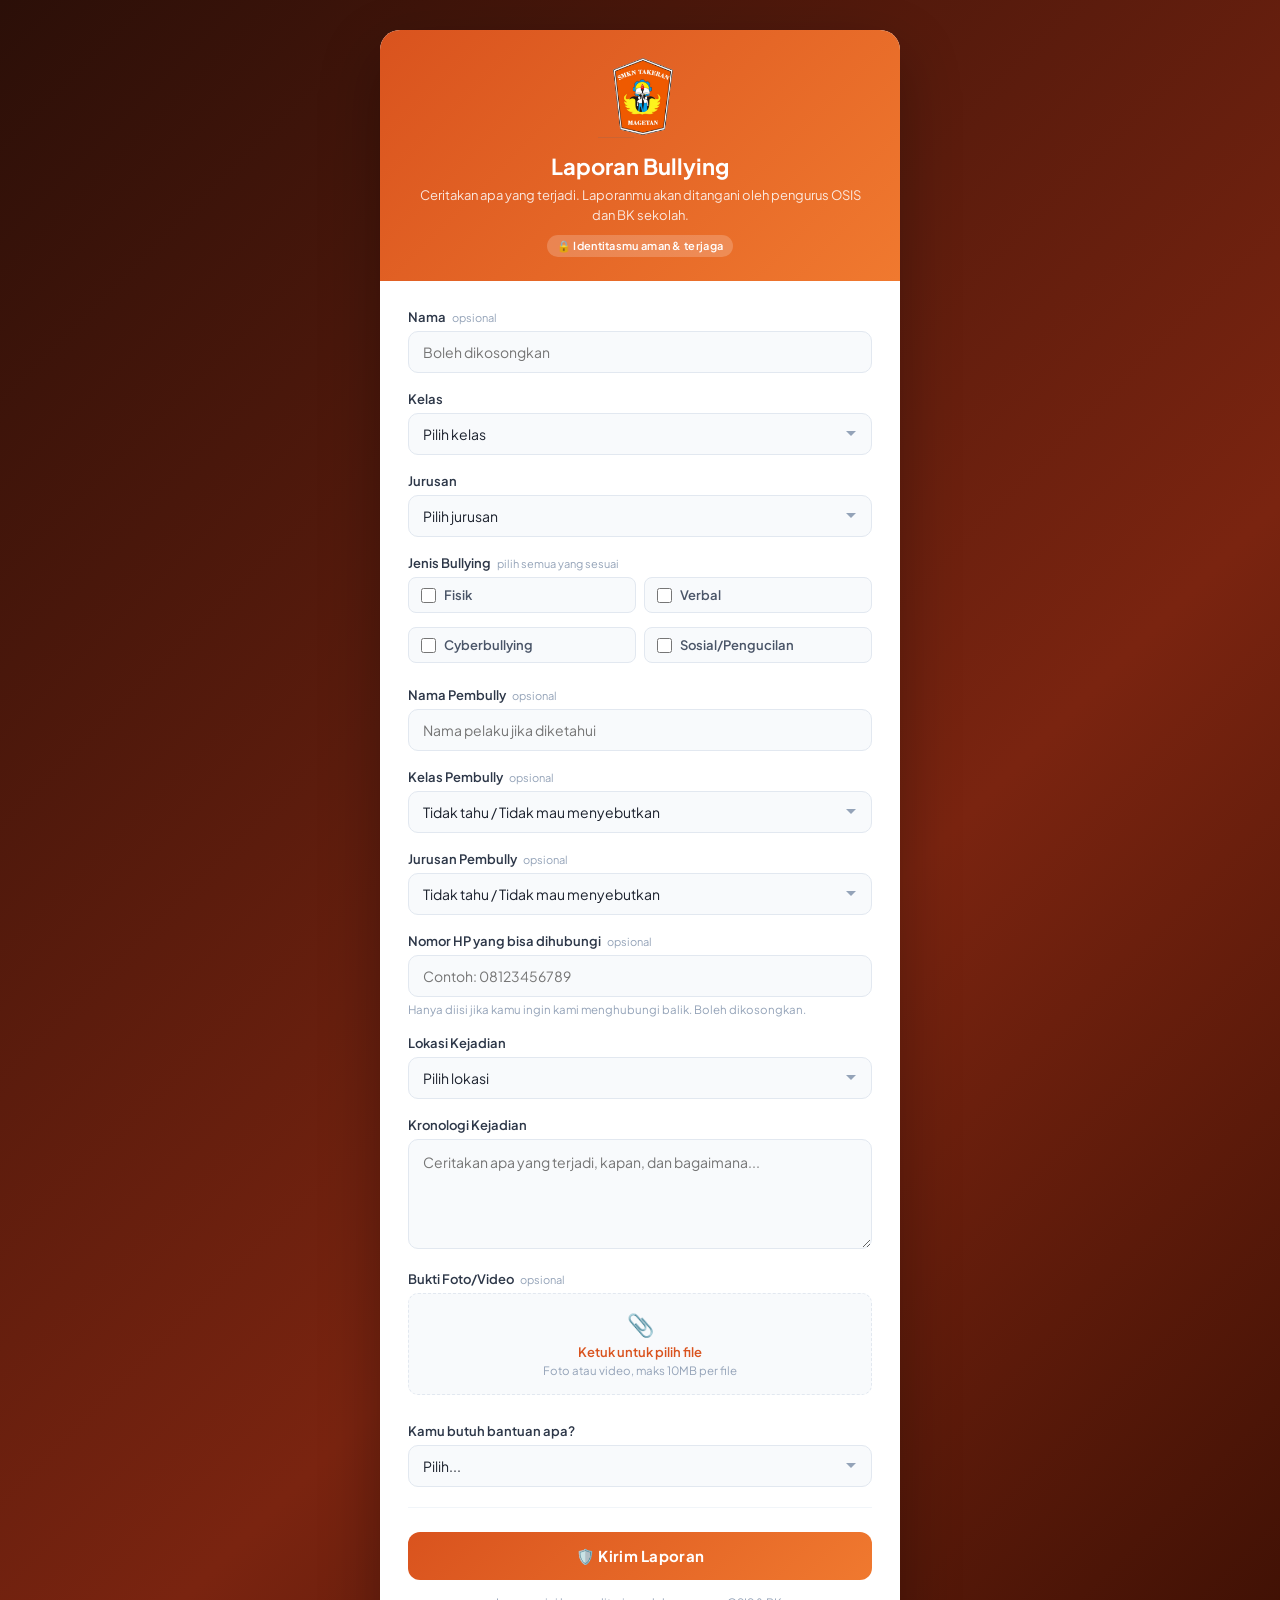
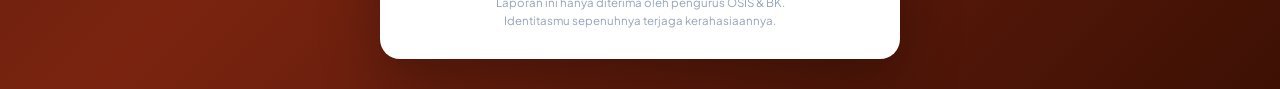
==== commit 4790e591: "Add files via upload" ====
--- a/index.html
+++ b/index.html
@@ -331,4 +331,229 @@
 <body>
 <div class="card">
   <div class="card-header">
-    <img src="[data-uri]
+    <img src="logo.png" alt="Logo SMKN Takeran Magetan" class="logo-img">
+    <h1>Laporan Bullying</h1>
+    <p>Ceritakan apa yang terjadi. Laporanmu akan ditangani oleh pengurus OSIS dan BK sekolah.</p>
+    <div class="anon-badge">🔒 Identitasmu aman &amp; terjaga</div>
+  </div>
+
+  <div class="card-body">
+    <!-- GANTI form ID Formspree kamu kalau perlu -->
+    <form id="reportForm" action="https://formspree.io/f/xaqgoyzz" method="POST">
+
+      <div class="field">
+        <label>Nama <span class="optional">opsional</span></label>
+        <input type="text" name="nama" placeholder="Boleh dikosongkan">
+      </div>
+
+      <div class="field">
+        <label>Kelas</label>
+        <select name="kelas" required>
+          <option value="" disabled selected>Pilih kelas</option>
+          <option>10</option>
+          <option>11</option>
+          <option>12</option>
+        </select>
+      </div>
+
+      <div class="field">
+        <label>Jurusan</label>
+        <select name="jurusan" required>
+          <option value="" disabled selected>Pilih jurusan</option>
+          <option>Teknik Komputer Jaringan (TKJ)</option>
+          <option>Desain Komunikasi Visual (DKV)</option>
+          <option>Rekayasa Perangkat Lunak (RPL)</option>
+          <option>Kuliner</option>
+        </select>
+      </div>
+
+      <div class="field">
+        <label>Jenis Bullying <span class="optional">pilih semua yang sesuai</span></label>
+        <div class="checkbox-group">
+          <label class="checkbox-item"><input type="checkbox" name="jenis" value="Fisik"> Fisik</label>
+          <label class="checkbox-item"><input type="checkbox" name="jenis" value="Verbal"> Verbal</label>
+          <label class="checkbox-item"><input type="checkbox" name="jenis" value="Cyberbullying"> Cyberbullying</label>
+          <label class="checkbox-item"><input type="checkbox" name="jenis" value="Sosial"> Sosial/Pengucilan</label>
+        </div>
+      </div>
+
+      <div class="field">
+        <label>Nama Pembully <span class="optional">opsional</span></label>
+        <input type="text" name="pembully" placeholder="Nama pelaku jika diketahui">
+      </div>
+
+      <div class="field">
+        <label>Kelas Pembully <span class="optional">opsional</span></label>
+        <select name="kelas_pembully">
+          <option value="" selected>Tidak tahu / Tidak mau menyebutkan</option>
+          <option>10</option>
+          <option>11</option>
+          <option>12</option>
+        </select>
+      </div>
+
+      <div class="field">
+        <label>Jurusan Pembully <span class="optional">opsional</span></label>
+        <select name="jurusan_pembully">
+          <option value="" selected>Tidak tahu / Tidak mau menyebutkan</option>
+          <option>Teknik Komputer Jaringan (TKJ)</option>
+          <option>Desain Komunikasi Visual (DKV)</option>
+          <option>Rekayasa Perangkat Lunak (RPL)</option>
+          <option>Kuliner</option>
+        </select>
+      </div>
+
+      <div class="field">
+        <label>Nomor HP yang bisa dihubungi <span class="optional">opsional</span></label>
+        <input type="tel" name="nomor_hp" placeholder="Contoh: 08123456789">
+        <p class="help-text">Hanya diisi jika kamu ingin kami menghubungi balik. Boleh dikosongkan.</p>
+      </div>
+
+      <div class="field">
+        <label>Lokasi Kejadian</label>
+        <select name="lokasi" required>
+          <option value="" disabled selected>Pilih lokasi</option>
+          <option>Di dalam kelas</option>
+          <option>Kantin</option>
+          <option>Toilet</option>
+          <option>Lapangan</option>
+          <option>Online / Media Sosial</option>
+          <option>Lainnya</option>
+        </select>
+      </div>
+
+      <div class="field">
+        <label>Kronologi Kejadian</label>
+        <textarea name="kronologi" placeholder="Ceritakan apa yang terjadi, kapan, dan bagaimana..." required></textarea>
+      </div>
+
+      <div class="field">
+        <label>Bukti Foto/Video <span class="optional">opsional</span></label>
+        <div class="file-upload" id="fileUploadBox">
+          <input type="file" name="bukti" id="buktiInput" accept="image/*,video/*" multiple>
+          <div class="file-icon">📎</div>
+          <div class="file-label">Ketuk untuk pilih file</div>
+          <div class="file-sub">Foto atau video, maks 10MB per file</div>
+        </div>
+        <div class="file-list" id="fileList"></div>
+      </div>
+
+      <div class="field">
+        <label>Kamu butuh bantuan apa?</label>
+        <select name="bantuan" required>
+          <option value="" disabled selected>Pilih...</option>
+          <option>Hanya ingin bercerita</option>
+          <option>Minta ditindaklanjuti ke guru BK</option>
+          <option>Butuh konseling</option>
+          <option>Minta perlindungan segera</option>
+        </select>
+      </div>
+
+      <div class="divider"></div>
+
+      <button type="submit" class="btn-submit">🛡️ Kirim Laporan</button>
+
+      <p class="footer-note">
+        Laporan ini hanya diterima oleh pengurus OSIS &amp; BK.<br>
+        Identitasmu sepenuhnya terjaga kerahasiaannya.
+      </p>
+    </form>
+
+    <!-- Pesan sukses ditaruh di LUAR form, supaya tidak ikut tersembunyi saat form di-hide -->
+    <div class="success-msg" id="successMsg">
+      <div class="success-top">
+        <div class="big-emoji">💙</div>
+        <h2>Laporan Berhasil Dikirim</h2>
+        <p>Butuh keberanian besar untuk melangkah seperti ini.<br>Kamu sudah melakukan hal yang benar.</p>
+      </div>
+      <div class="success-messages">
+        <div class="msg-bubble"><span class="emoji">🤝</span> <strong>Kamu tidak sendirian.</strong> Kami ada di sini dan siap membantumu melewati ini.</div>
+        <div class="msg-bubble"><span class="emoji">🛡️</span> <strong>Laporanmu aman.</strong> Identitasmu terjaga sepenuhnya dan hanya diketahui oleh OSIS & BK.</div>
+        <div class="msg-bubble"><span class="emoji">⏳</span> <strong>Kami akan segera menindaklanjuti</strong> laporanmu secepat mungkin.</div>
+        <div class="msg-bubble"><span class="emoji">💪</span> Ingat — yang terjadi padamu <strong>bukan salahmu.</strong> Kamu lebih kuat dari yang kamu kira.</div>
+        <div class="msg-bubble"><span class="emoji">🌱</span> Satu langkah kecil hari ini bisa mengubah segalanya. <strong>Terima kasih sudah berani bersuara.</strong></div>
+      </div>
+    </div>
+  </div>
+</div>
+
+<script>
+  const buktiInput = document.getElementById('buktiInput');
+  const fileList = document.getElementById('fileList');
+  const MAX_SIZE = 10 * 1024 * 1024; // 10MB
+
+  function renderFileList() {
+    fileList.innerHTML = '';
+    const files = Array.from(buktiInput.files);
+
+    files.forEach((file, index) => {
+      const item = document.createElement('div');
+      item.className = 'file-list-item';
+
+      const sizeOk = file.size <= MAX_SIZE;
+      const sizeText = (file.size / (1024 * 1024)).toFixed(1) + ' MB';
+
+      item.innerHTML = `
+        <span>${sizeOk ? '📄' : '⚠️'} ${file.name} <span style="color:${sizeOk ? '#94a3b8' : '#b83c1d'}">(${sizeText}${sizeOk ? '' : ' — terlalu besar'})</span></span>
+        <span class="remove-file" data-index="${index}">✕</span>
+      `;
+      fileList.appendChild(item);
+    });
+
+    fileList.querySelectorAll('.remove-file').forEach(btn => {
+      btn.addEventListener('click', (e) => {
+        e.preventDefault();
+        const idx = parseInt(btn.dataset.index, 10);
+        const dt = new DataTransfer();
+        Array.from(buktiInput.files).forEach((f, i) => {
+          if (i !== idx) dt.items.add(f);
+        });
+        buktiInput.files = dt.files;
+        renderFileList();
+      });
+    });
+  }
+
+  buktiInput.addEventListener('change', renderFileList);
+
+  const form = document.getElementById('reportForm');
+  const successMsg = document.getElementById('successMsg');
+
+  form.addEventListener('submit', async function (e) {
+    e.preventDefault();
+
+    const oversized = Array.from(buktiInput.files).some(f => f.size > MAX_SIZE);
+    if (oversized) {
+      alert('Ada file yang lebih dari 10MB. Hapus atau ganti file tersebut sebelum mengirim.');
+      return;
+    }
+
+    const btn = form.querySelector('button[type="submit"]');
+    const originalBtnText = btn.textContent;
+    btn.textContent = 'Mengirim...';
+    btn.disabled = true;
+
+    try {
+      const res = await fetch(form.action, {
+        method: 'POST',
+        body: new FormData(form),
+        headers: { 'Accept': 'application/json' }
+      });
+
+      if (res.ok) {
+        form.style.display = 'none';
+        successMsg.style.display = 'block';
+      } else {
+        btn.textContent = '❌ Gagal, coba lagi';
+        btn.disabled = false;
+        setTimeout(() => { btn.textContent = originalBtnText; }, 2500);
+      }
+    } catch {
+      btn.textContent = '❌ Gagal, coba lagi';
+      btn.disabled = false;
+      setTimeout(() => { btn.textContent = originalBtnText; }, 2500);
+    }
+  });
+</script>
+</body>
+</html>
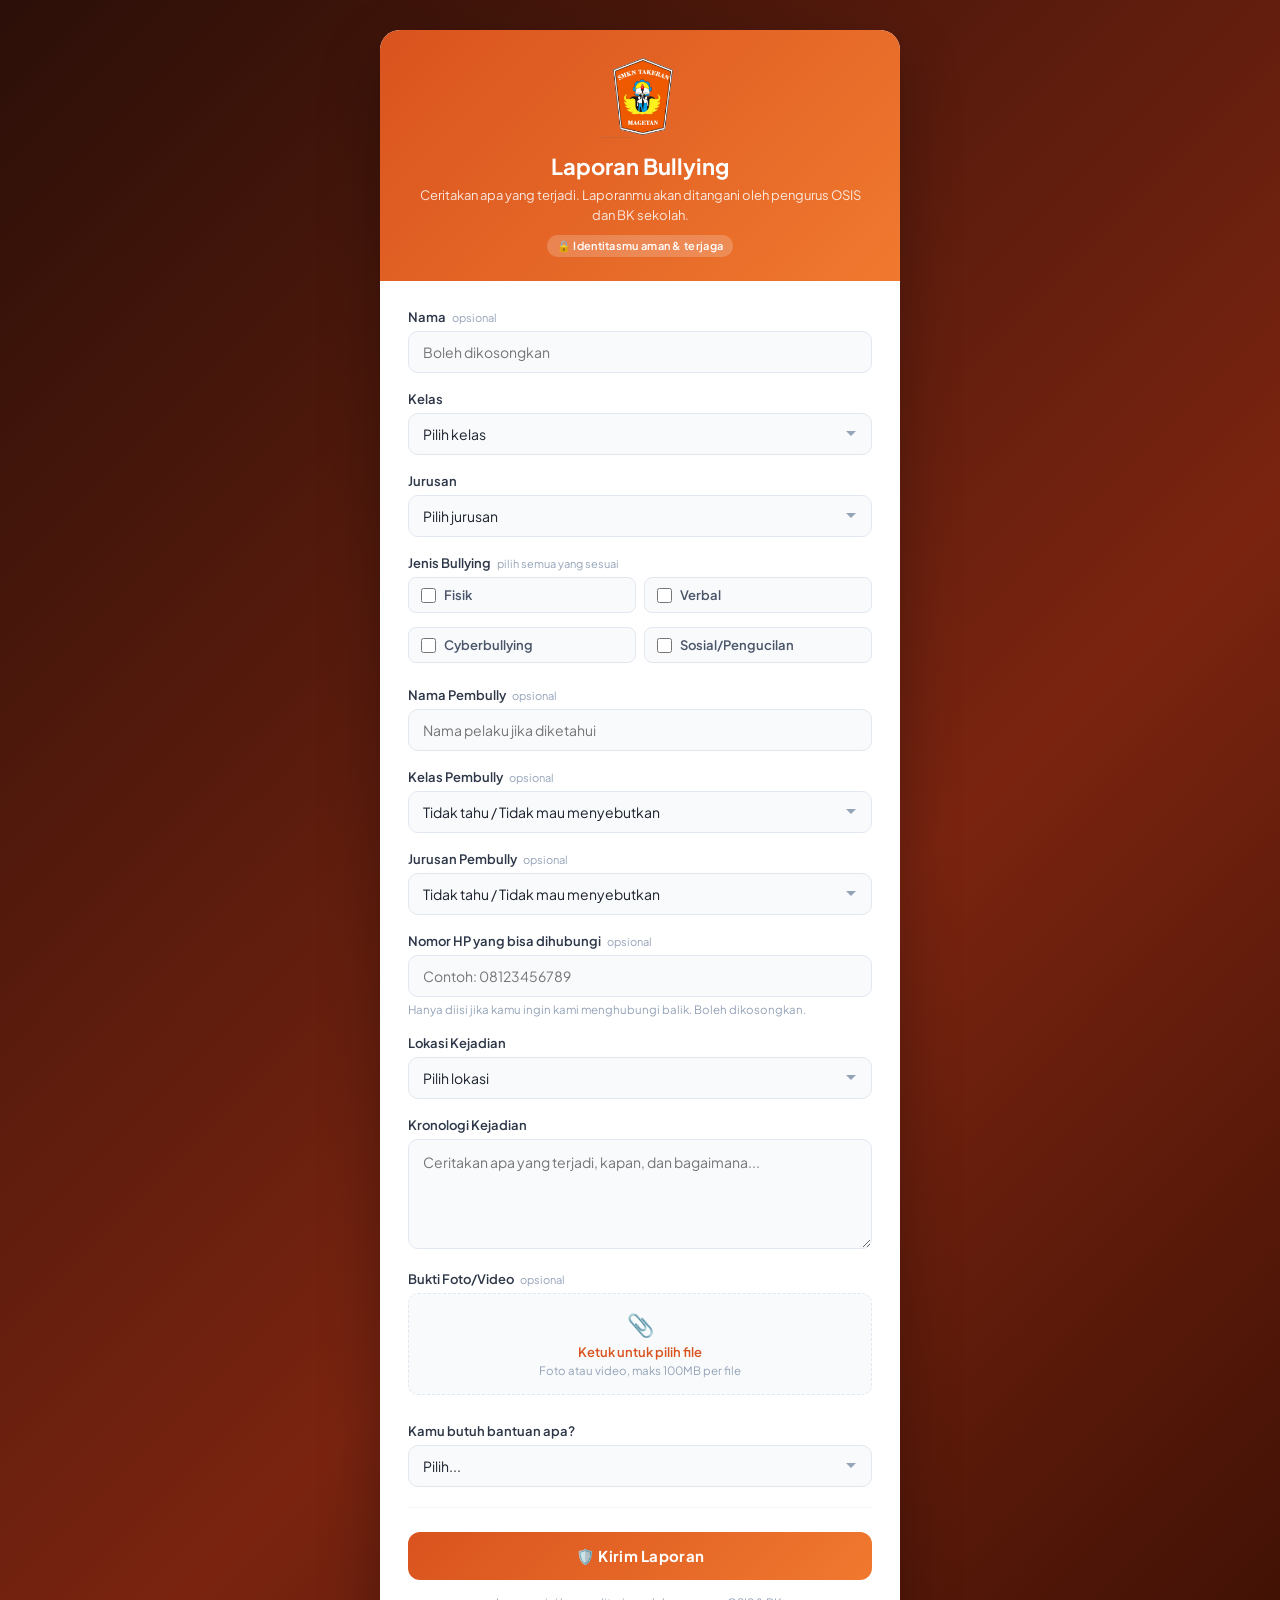
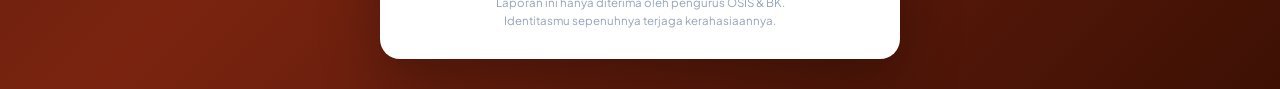
==== commit daa3bc6c: "Add files via upload" ====
--- a/index.html
+++ b/index.html
@@ -433,7 +433,7 @@
           <input type="file" name="bukti" id="buktiInput" accept="image/*,video/*" multiple>
           <div class="file-icon">📎</div>
           <div class="file-label">Ketuk untuk pilih file</div>
-          <div class="file-sub">Foto atau video, maks 10MB per file</div>
+          <div class="file-sub">Foto atau video, maks 100MB per file</div>
         </div>
         <div class="file-list" id="fileList"></div>
       </div>
@@ -462,7 +462,7 @@
     <!-- Pesan sukses ditaruh di LUAR form, supaya tidak ikut tersembunyi saat form di-hide -->
     <div class="success-msg" id="successMsg">
       <div class="success-top">
-        <div class="big-emoji">💙</div>
+        <div class="big-emoji">✅</div>
         <h2>Laporan Berhasil Dikirim</h2>
         <p>Butuh keberanian besar untuk melangkah seperti ini.<br>Kamu sudah melakukan hal yang benar.</p>
       </div>
@@ -478,9 +478,12 @@
 </div>
 
 <script>
+  // URL Web App Google Apps Script (untuk upload file ke Drive)
+  const DRIVE_UPLOAD_URL = 'https://script.google.com/macros/s/AKfycbwE0uVk3K0vEBBSkey8rdbQUgDUg66XtiHEj8cSVLpJ8dBJ7hjySlmrKwAaBoJ5yzDjtA/exec';
+
   const buktiInput = document.getElementById('buktiInput');
   const fileList = document.getElementById('fileList');
-  const MAX_SIZE = 10 * 1024 * 1024; // 10MB
+  const MAX_SIZE = 100 * 1024 * 1024; // 100MB
 
   function renderFileList() {
     fileList.innerHTML = '';
@@ -516,13 +519,24 @@
 
   buktiInput.addEventListener('change', renderFileList);
 
+  // Ubah file jadi base64 (tanpa prefix data:...;base64,)
+  function fileToBase64(file) {
+    return new Promise((resolve, reject) => {
+      const reader = new FileReader();
+      reader.onload = () => resolve(reader.result.split(',')[1]);
+      reader.onerror = reject;
+      reader.readAsDataURL(file);
+    });
+  }
+
   const form = document.getElementById('reportForm');
   const successMsg = document.getElementById('successMsg');
 
   form.addEventListener('submit', async function (e) {
     e.preventDefault();
 
-    const oversized = Array.from(buktiInput.files).some(f => f.size > MAX_SIZE);
+    const files = Array.from(buktiInput.files);
+    const oversized = files.some(f => f.size > MAX_SIZE);
     if (oversized) {
       alert('Ada file yang lebih dari 10MB. Hapus atau ganti file tersebut sebelum mengirim.');
       return;
@@ -530,13 +544,53 @@
 
     const btn = form.querySelector('button[type="submit"]');
     const originalBtnText = btn.textContent;
-    btn.textContent = 'Mengirim...';
     btn.disabled = true;
 
     try {
+      let buktiLinks = [];
+
+      // 1. Kalau ada file, upload dulu ke Google Drive lewat Apps Script
+      if (files.length > 0) {
+        btn.textContent = 'Mengunggah bukti...';
+
+        const filesPayload = await Promise.all(files.map(async (file) => ({
+          name: file.name,
+          type: file.type || 'application/octet-stream',
+          data: await fileToBase64(file)
+        })));
+
+        const driveRes = await fetch(DRIVE_UPLOAD_URL, {
+          method: 'POST',
+          headers: { 'Content-Type': 'text/plain;charset=utf-8' },
+          body: JSON.stringify({ files: filesPayload })
+        });
+
+        const driveData = await driveRes.json();
+        if (driveData.success) {
+          buktiLinks = driveData.links || [];
+        } else {
+          throw new Error('Upload bukti gagal: ' + (driveData.error || 'unknown'));
+        }
+      }
+
+      // 2. Kirim data form (teks) + link bukti ke Formspree
+      btn.textContent = 'Mengirim laporan...';
+
+      const fd = new FormData();
+      const excluded = ['bukti'];
+      for (const el of form.elements) {
+        if (!el.name || excluded.includes(el.name)) continue;
+        if (el.type === 'checkbox') {
+          if (el.checked) fd.append(el.name, el.value);
+        } else if (el.type !== 'submit' && el.type !== 'button') {
+          fd.append(el.name, el.value);
+        }
+      }
+      fd.append('bukti_link', buktiLinks.length > 0 ? buktiLinks.join('\n') : 'Tidak ada lampiran');
+
       const res = await fetch(form.action, {
         method: 'POST',
-        body: new FormData(form),
+        body: fd,
         headers: { 'Accept': 'application/json' }
       });
 
@@ -548,7 +602,8 @@
         btn.disabled = false;
         setTimeout(() => { btn.textContent = originalBtnText; }, 2500);
       }
-    } catch {
+    } catch (err) {
+      console.error(err);
       btn.textContent = '❌ Gagal, coba lagi';
       btn.disabled = false;
       setTimeout(() => { btn.textContent = originalBtnText; }, 2500);
